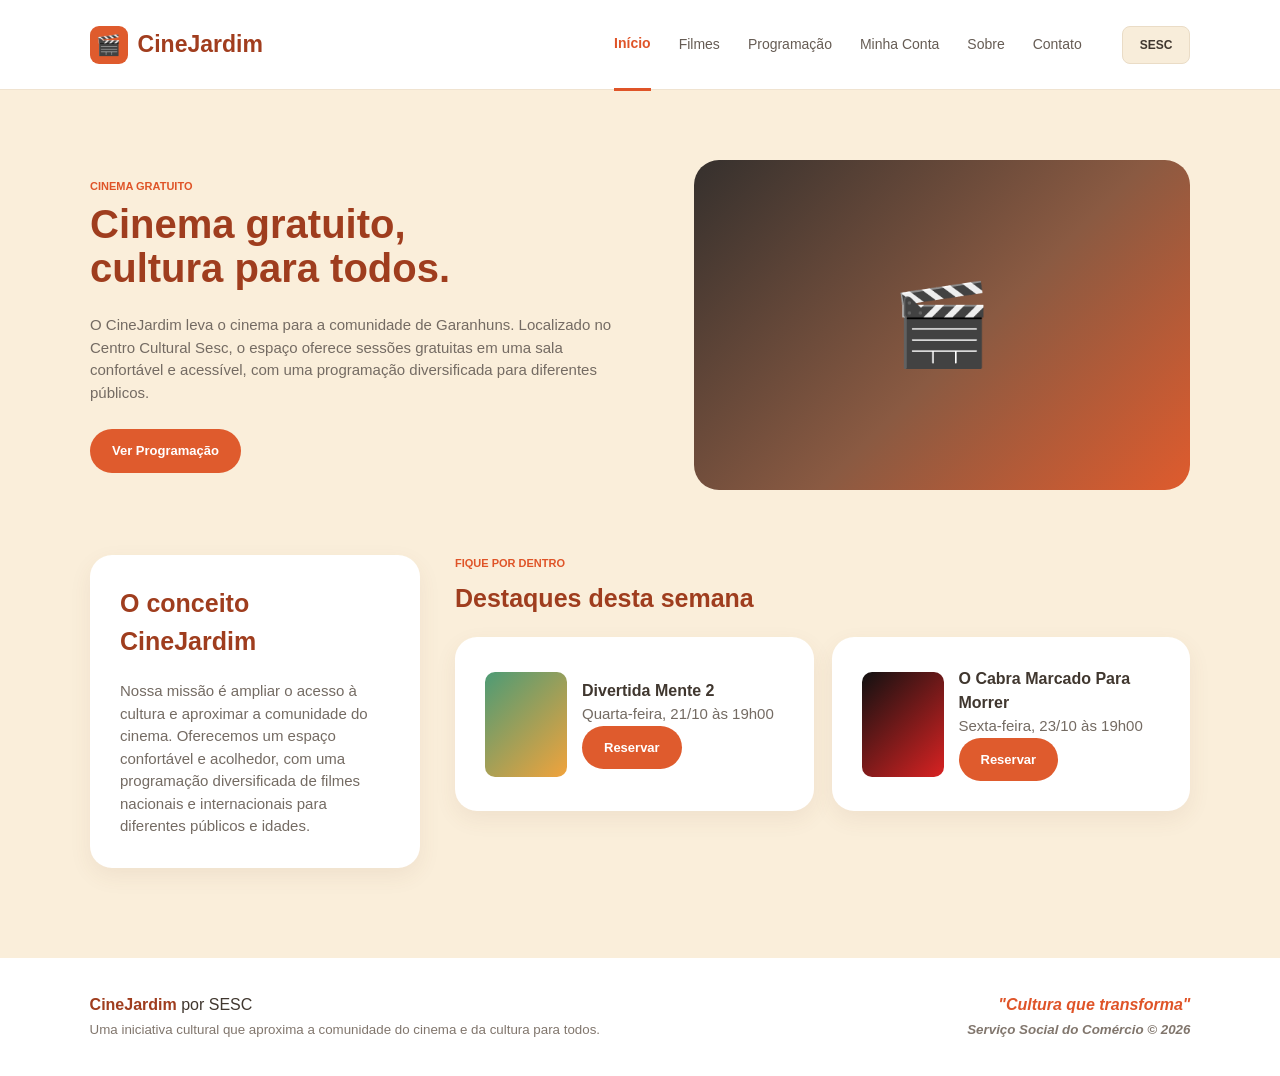
==== index.html @ 91db7c3a "Versão 1" ====
<!DOCTYPE html>
<html lang="pt-BR">

<head>
    <meta charset="UTF-8">
    <meta name="viewport" content="width=device-width, initial-scale=1.0">
    <title>CineJardim - Início</title>
    <link rel="stylesheet" href="style.css">
</head>

<body>
    <header class="cabecalho">
        <div class="logo">
            <span class="icone-logo">🎬</span>CineJardim
        </div>

        <nav class="navegacao">
            <a href="index.html" class="ativo">Início</a>
            <a href="filmes.html">Filmes</a>
            <a href="programacao.html">Programação</a>
            <a href="conta.html">Minha Conta</a>
            <a href="sobre.html">Sobre</a>
            <a href="contato.html">Contato</a>
        </nav>

        <span class="sesc">SESC</span>
    </header>

    <main>
        <section class="pagina">
            <div class="container">

                <div class="principal">
                    <div>
                        <div class="subtitulo">CINEMA GRATUITO</div>

                        <h1>
                            Cinema gratuito,<br>
                            cultura para todos.
                        </h1>

                        <p>
                            O CineJardim leva o cinema para a comunidade de Garanhuns. Localizado no Centro Cultural
                            Sesc, o espaço oferece sessões gratuitas em uma sala confortável e acessível, com uma
                            programação diversificada para diferentes públicos.
                        </p>

                        <a class="botao" href="programacao.html">
                            Ver Programação
                        </a>
                    </div>

                    <div class="imagem-principal">🎬</div>
                </div>

                <div class="cartoes-inicio">

                    <div class="cartao-info">
                        <h2>O conceito CineJardim</h2>

                        <p>
                            Nossa missão é ampliar o acesso à cultura e aproximar a comunidade do cinema. Oferecemos um
                            espaço confortável e acolhedor, com uma programação diversificada de filmes nacionais e
                            internacionais para diferentes públicos e idades.
                        </p>
                    </div>

                    <div>
                        <div class="subtitulo">FIQUE POR DENTRO</div>

                        <h2>Destaques desta semana</h2>

                        <div class="grade-destaques">

                            <div class="cartao-info filme-pequeno">
                                <div class="poster-pequeno"></div>

                                <div>
                                    <strong>Divertida Mente 2</strong>
                                    <p>Quarta-feira, 21/10 às 19h00</p>

                                    <a class="botao" href="reserva.html">
                                        Reservar
                                    </a>
                                </div>
                            </div>

                            <div class="cartao-info filme-pequeno">
                                <div class="poster-pequeno segundo"></div>

                                <div>
                                    <strong>O Cabra Marcado Para Morrer</strong>
                                    <p>Sexta-feira, 23/10 às 19h00</p>

                                    <a class="botao" href="reserva.html">
                                        Reservar
                                    </a>
                                </div>
                            </div>

                        </div>
                    </div>

                </div>
            </div>
        </section>
    </main>

    <footer class="rodape">
        <div>
            <strong>CineJardim</strong> por SESC<br>
            <small>
                Uma iniciativa cultural que aproxima a comunidade do cinema
                e da cultura para todos.
            </small>
        </div>

        <div class="rodape-direita">
            "Cultura que transforma"<br>
            <small>Serviço Social do Comércio © 2026</small>
        </div>
    </footer>
</body>

</html>
---- style.css ----
* {
    box-sizing: border-box;
    margin: 0;
    padding: 0
}

body {
    font-family: Arial, Helvetica, sans-serif;
    background: #faeeda;
    color: #40372f;
    line-height: 1.5
}

a {
    text-decoration: none;
    color: inherit
}

.cabecalho {
    height: 90px;
    background: #fff;
    display: flex;
    align-items: center;
    padding: 0 7%;
    gap: 40px;
    border-bottom: 1px solid #f0e3d0
}

.logo {
    display: flex;
    align-items: center;
    gap: 10px;
    color: #a13d1e;
    font-weight: 800;
    font-size: 23px;
    margin-right: auto
}

.icone-logo {
    width: 38px;
    height: 38px;
    border-radius: 9px;
    background: #df5b2d;
    color: white;
    display: flex;
    align-items: center;
    justify-content: center;
    font-size: 20px
}

.navegacao {
    display: flex;
    gap: 28px;
    align-items: center
}

.navegacao a {
    font-size: 14px;
    color: #665c54;
    padding: 34px 0
}

.navegacao a:hover,
.navegacao a.ativo {
    color: #df5428;
    font-weight: bold;
    border-bottom: 3px solid #df5428
}

.sesc {
    background: #f8edda;
    border: 1px solid #eadcc6;
    border-radius: 8px;
    padding: 9px 17px;
    font-size: 12px;
    font-weight: bold
}

main {
    min-height: calc(100vh - 220px)
}

.container {
    width: 86%;
    max-width: 1100px;
    margin: auto
}

.pagina {
    padding: 70px 0 90px
}

.subtitulo {
    font-size: 11px;
    color: #df5428;
    font-weight: bold;
    text-transform: uppercase;
    margin-bottom: 8px
}

h1 {
    font-size: 40px;
    line-height: 1.1;
    color: #9f3d1e;
    margin-bottom: 24px
}

h2 {
    font-size: 25px;
    color: #9f3d1e;
    margin-bottom: 20px
}

h3 {
    font-size: 19px;
    color: #332d28
}

p {
    color: #746b63;
    font-size: 15px
}

.botao {
    display: inline-block;
    background: #df5b2d;
    color: #fff;
    border: 0;
    border-radius: 24px;
    padding: 12px 22px;
    font-weight: bold;
    font-size: 13px;
    cursor: pointer
}

.botao:hover {
    background: #b94420
}

.botao-contorno {
    background: white;
    color: #df5b2d;
    border: 1px solid #df5b2d
}

.rodape {
    background: #fff;
    padding: 35px 7%;
    display: flex;
    justify-content: space-between;
    gap: 30px;
    align-items: center
}

.rodape strong {
    color: #9f3d1e
}

.rodape small {
    color: #81766d
}

.rodape-direita {
    text-align: right;
    color: #df5428;
    font-weight: bold;
    font-style: italic
}

.principal {
    display: grid;
    grid-template-columns: 1.05fr .95fr;
    gap: 55px;
    align-items: center
}

.imagem-principal {
    height: 330px;
    border-radius: 25px;
    background: linear-gradient(135deg, #35302d, #8a5a42 55%, #df5b2d);
    display: flex;
    align-items: center;
    justify-content: center;
    color: white;
    font-size: 80px
}

.principal p {
    max-width: 560px;
    margin-bottom: 25px
}

.cartoes-inicio {
    display: grid;
    grid-template-columns: 330px 1fr;
    gap: 35px;
    margin-top: 65px
}

.cartao-info,
.cartao-sessao,
.cartao-formulario,
.cartao-conta,
.cartao-contato,
.missao {
    background: #fff;
    border-radius: 22px;
    padding: 30px;
    box-shadow: 0 8px 22px rgba(110, 75, 45, .08)
}

.grade-destaques {
    display: grid;
    grid-template-columns: 1fr 1fr;
    gap: 18px
}

.filme-pequeno {
    display: flex;
    gap: 15px;
    align-items: center
}

.poster-pequeno {
    width: 82px;
    height: 105px;
    border-radius: 10px;
    background: linear-gradient(135deg, #4d9b75, #f1a33c);
    flex-shrink: 0
}

.poster-pequeno.segundo {
    background: linear-gradient(135deg, #111, #d92222)
}

.grade-filmes {
    display: grid;
    grid-template-columns: repeat(3, 1fr);
    gap: 22px
}

.cartao-filme {
    background: #fff;
    border-radius: 18px;
    overflow: hidden;
    box-shadow: 0 7px 18px rgba(110, 75, 45, .08)
}

.poster {
    height: 230px;
    background: linear-gradient(135deg, #1f7b72, #ef9d3e);
    display: flex;
    align-items: center;
    justify-content: center;
    color: white;
    font-size: 34px;
    font-weight: bold;
    text-align: center;
    padding: 20px
}

.poster.cabra {
    background: linear-gradient(135deg, #111, #d82323)
}

.poster.amelie {
    background: linear-gradient(135deg, #225f35, #d92722)
}

.poster.psicose {
    background: linear-gradient(135deg, #222, #aaa)
}

.corpo-filme {
    padding: 18px
}

.informacoes {
    display: flex;
    justify-content: space-between;
    gap: 10px;
    color: #df5428;
    font-size: 11px;
    font-weight: bold;
    margin-bottom: 6px
}

.etiqueta {
    padding: 5px 8px;
    border-radius: 7px;
    font-size: 10px;
    font-weight: bold;
    background: #9fe1cb;
    color: #04342c;
    white-space: nowrap
}

.etiqueta.idade12 {
    background: #f3cf74;
    color: #604500
}

.etiqueta.idade14 {
    background: #f3d3c0;
    color: #71341e
}

.etiqueta.idade16 {
    background: #ed93b1;
    color: #4b1528
}

.duracao {
    font-size: 11px;
    color: #82766e;
    margin: 7px 0 14px
}

.corpo-filme p {
    font-size: 12px;
    margin-bottom: 15px
}

.lista-programacao {
    display: flex;
    flex-direction: column;
    gap: 18px
}

.cartao-sessao {
    display: grid;
    grid-template-columns: 190px 1fr 240px 110px;
    align-items: center;
    gap: 25px;
    padding: 25px
}

.dia {
    font-size: 17px;
    font-weight: bold;
    color: #9f3d1e
}

.data {
    font-size: 12px;
    color: #82766e
}

.ocupacao label {
    font-size: 12px;
    color: #82766e;
    display: flex;
    justify-content: space-between;
    margin-bottom: 7px
}

.progresso {
    height: 7px;
    background: #f4ead7;
    border-radius: 10px;
    overflow: hidden
}

.progresso span {
    display: block;
    height: 100%;
    background: #8fd9c2
}

.progresso.cheio span {
    background: #7b153f
}

.progresso.baixo span {
    background: #df5b2d
}

.layout-reserva {
    display: grid;
    grid-template-columns: 340px 1fr;
    gap: 35px
}

.lista-resumo {
    margin-top: 25px
}

.lista-resumo div {
    display: flex;
    justify-content: space-between;
    padding: 10px 0;
    border-bottom: 1px solid #eee0cf;
    font-size: 13px
}

.grupo-formulario {
    margin-bottom: 18px
}

.grupo-formulario label {
    display: block;
    font-weight: bold;
    font-size: 13px;
    margin-bottom: 7px
}

input,
textarea,
select {
    width: 100%;
    padding: 14px;
    border: 1px solid #eadcca;
    border-radius: 11px;
    background: #fffaf4;
    font: inherit;
    color: #40372f
}

textarea {
    height: 120px;
    resize: none
}

.sucesso {
    margin-top: 20px;
    background: #9fe1cb;
    color: #04342c;
    border: 1px solid #04342c;
    border-radius: 14px;
    padding: 18px;
    font-weight: bold
}

.layout-conta {
    display: grid;
    grid-template-columns: 320px 1fr;
    gap: 40px
}

.avatar {
    width: 72px;
    height: 72px;
    border-radius: 50%;
    background: #df5b2d;
    color: white;
    display: flex;
    align-items: center;
    justify-content: center;
    font-size: 25px;
    font-weight: bold;
    margin: 0 auto 15px
}

.perfil {
    text-align: center
}

.perfil hr {
    border: 0;
    border-top: 1px solid #eadcca;
    margin: 20px 0
}

.linha-perfil {
    display: flex;
    justify-content: space-between;
    font-size: 13px;
    margin: 10px 0
}

.reserva {
    display: grid;
    grid-template-columns: 110px 1fr 170px;
    gap: 20px;
    align-items: center
}

.poster-conta {
    height: 145px;
    border-radius: 10px;
    background: linear-gradient(135deg, #225f35, #d92722);
    display: flex;
    align-items: center;
    justify-content: center;
    color: white;
    font-weight: bold;
    text-align: center
}

.qr {
    width: 105px;
    height: 105px;
    border-radius: 10px;
    background: repeating-conic-gradient(#40372f 0 8deg, #fff 8deg 16deg);
    border: 12px solid #f8edda;
    margin: auto
}

.codigo {
    text-align: center;
    font-size: 12px;
    font-weight: bold;
    margin-top: 8px
}

.sobre-topo {
    display: grid;
    grid-template-columns: 1fr 1fr;
    gap: 60px;
    align-items: center
}

.imagem-sobre {
    height: 300px;
    border-radius: 22px;
    background: linear-gradient(135deg, #312d2a, #936148);
    display: flex;
    align-items: center;
    justify-content: center;
    color: #fff;
    font-size: 75px
}

.missao {
    margin-top: 45px
}

.etapas {
    display: grid;
    grid-template-columns: repeat(3, 1fr);
    gap: 20px;
    margin-top: 25px
}

.etapa {
    background: #fff;
    border-radius: 18px;
    padding: 25px
}

.numero-etapa {
    display: inline-flex;
    width: 34px;
    height: 34px;
    border-radius: 8px;
    background: #f8edda;
    color: #df5b2d;
    align-items: center;
    justify-content: center;
    font-weight: bold;
    margin-bottom: 15px
}

.layout-contato {
    display: grid;
    grid-template-columns: 1.3fr .8fr;
    gap: 35px
}

.informacoes-contato p {
    margin: 8px 0 22px
}

.redes-sociais {
    display: flex;
    gap: 10px;
    margin-top: 25px
}

.rede-social {
    width: 38px;
    height: 38px;
    border-radius: 50%;
    background: #f8edda;
    color: #df5b2d;
    display: flex;
    align-items: center;
    justify-content: center;
    font-weight: bold
}

@media(max-width:850px) {
    .cabecalho {
        height: auto;
        padding: 18px 5%;
        flex-wrap: wrap
    }

    .logo {
        margin-right: 0
    }

    .navegacao {
        order: 3;
        width: 100%;
        justify-content: center;
        gap: 15px;
        flex-wrap: wrap
    }

    .navegacao a {
        padding: 8px 0
    }

    .principal,
    .cartoes-inicio,
    .layout-reserva,
    .layout-conta,
    .sobre-topo,
    .layout-contato {
        grid-template-columns: 1fr
    }

    .grade-filmes {
        grid-template-columns: repeat(2, 1fr)
    }

    .cartao-sessao {
        grid-template-columns: 1fr
    }

    .grade-destaques,
    .etapas {
        grid-template-columns: 1fr
    }

    .reserva {
        grid-template-columns: 90px 1fr
    }

    .caixa-qr {
        grid-column: 1/-1
    }

    .rodape {
        flex-direction: column;
        align-items: flex-start
    }

    .rodape-direita {
        text-align: left
    }
}

@media(max-width:560px) {
    .container {
        width: 90%
    }

    .grade-filmes {
        grid-template-columns: 1fr
    }

    h1 {
        font-size: 32px
    }

    .imagem-principal {
        height: 240px
    }

    .cartao-sessao {
        padding: 20px
    }

    .reserva {
        grid-template-columns: 1fr
    }

    .poster-conta {
        height: 180px
    }
}
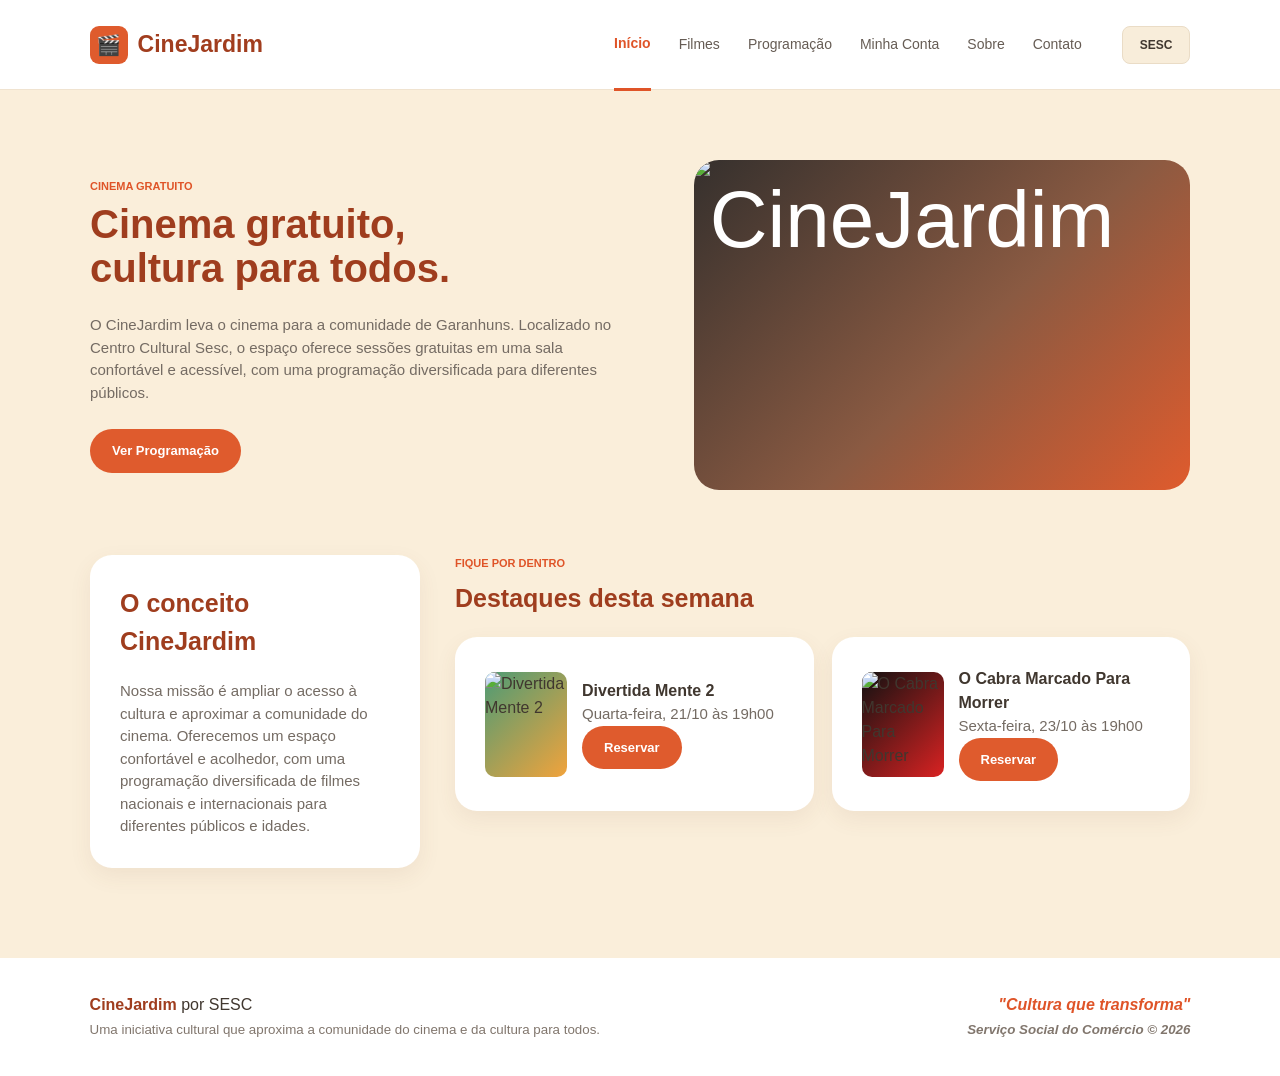
==== commit ca9c8031: "Atualização do CineJardim" ====
--- a/index.html
+++ b/index.html
@@ -9,9 +9,12 @@
 </head>
 
 <body>
+
     <header class="cabecalho">
+
         <div class="logo">
-            <span class="icone-logo">🎬</span>CineJardim
+            <span class="icone-logo">🎬</span>
+            CineJardim
         </div>
 
         <nav class="navegacao">
@@ -24,15 +27,22 @@
         </nav>
 
         <span class="sesc">SESC</span>
+
     </header>
 
     <main>
+
         <section class="pagina">
+
             <div class="container">
 
                 <div class="principal">
+
                     <div>
-                        <div class="subtitulo">CINEMA GRATUITO</div>
+
+                        <div class="subtitulo">
+                            CINEMA GRATUITO
+                        </div>
 
                         <h1>
                             Cinema gratuito,<br>
@@ -40,86 +50,143 @@
                         </h1>
 
                         <p>
-                            O CineJardim leva o cinema para a comunidade de Garanhuns. Localizado no Centro Cultural
-                            Sesc, o espaço oferece sessões gratuitas em uma sala confortável e acessível, com uma
+                            O CineJardim leva o cinema para a comunidade de Garanhuns.
+                            Localizado no Centro Cultural Sesc, o espaço oferece sessões
+                            gratuitas em uma sala confortável e acessível, com uma
                             programação diversificada para diferentes públicos.
                         </p>
 
                         <a class="botao" href="programacao.html">
                             Ver Programação
                         </a>
+
                     </div>
 
-                    <div class="imagem-principal">🎬</div>
+                    <div class="imagem-principal">
+                        <img
+                            src="https://s2-g1.glbimg.com/DShD0FtY6VJ65I4ISJOysaXVNQQ=/1600x0/filters:format(jpeg)/https://i.s3.glbimg.com/v1/AUTH_59edd422c0c84a879bd37670ae4f538a/internal_photos/bs/2023/w/k/2NnybSRXC1cfzCkj4x3A/cinejardim-cpc-sesc-gabi-saegesser.jpeg"
+                            alt="CineJardim">
+                    </div>
+
                 </div>
 
                 <div class="cartoes-inicio">
 
                     <div class="cartao-info">
-                        <h2>O conceito CineJardim</h2>
+
+                        <h2>
+                            O conceito CineJardim
+                        </h2>
 
                         <p>
-                            Nossa missão é ampliar o acesso à cultura e aproximar a comunidade do cinema. Oferecemos um
-                            espaço confortável e acolhedor, com uma programação diversificada de filmes nacionais e
-                            internacionais para diferentes públicos e idades.
+                            Nossa missão é ampliar o acesso à cultura e aproximar a
+                            comunidade do cinema. Oferecemos um espaço confortável e
+                            acolhedor, com uma programação diversificada de filmes
+                            nacionais e internacionais para diferentes públicos e idades.
                         </p>
+
                     </div>
 
                     <div>
-                        <div class="subtitulo">FIQUE POR DENTRO</div>
 
-                        <h2>Destaques desta semana</h2>
+                        <div class="subtitulo">
+                            FIQUE POR DENTRO
+                        </div>
+
+                        <h2>
+                            Destaques desta semana
+                        </h2>
 
                         <div class="grade-destaques">
 
                             <div class="cartao-info filme-pequeno">
-                                <div class="poster-pequeno"></div>
+
+                                <div class="poster-pequeno"> <img src="https://images.justwatch.com/poster/321093139/s718/divertida-mente-2.jpg" alt="Divertida Mente 2"> </div>
 
                                 <div>
-                                    <strong>Divertida Mente 2</strong>
-                                    <p>Quarta-feira, 21/10 às 19h00</p>
+
+                                    <strong>
+                                        Divertida Mente 2
+                                    </strong>
+
+                                    <p>
+                                        Quarta-feira, 21/10 às 19h00
+                                    </p>
 
                                     <a class="botao" href="reserva.html">
                                         Reservar
                                     </a>
+
                                 </div>
+
                             </div>
 
                             <div class="cartao-info filme-pequeno">
-                                <div class="poster-pequeno segundo"></div>
+
+                                <div class="poster-pequeno segundo"><img src="https://br.web.img3.acsta.net/medias/nmedia/18/93/31/43/20248980.jpg" alt="O Cabra Marcado Para Morrer"></div>
 
                                 <div>
-                                    <strong>O Cabra Marcado Para Morrer</strong>
-                                    <p>Sexta-feira, 23/10 às 19h00</p>
+
+                                    <strong>
+                                        O Cabra Marcado Para Morrer
+                                    </strong>
+
+                                    <p>
+                                        Sexta-feira, 23/10 às 19h00
+                                    </p>
 
                                     <a class="botao" href="reserva.html">
                                         Reservar
                                     </a>
+
                                 </div>
+
                             </div>
 
                         </div>
+
                     </div>
 
                 </div>
+
             </div>
+
         </section>
+
     </main>
 
     <footer class="rodape">
+
         <div>
-            <strong>CineJardim</strong> por SESC<br>
+
+            <strong>
+                CineJardim
+            </strong>
+            por SESC
+
+            <br>
+
             <small>
                 Uma iniciativa cultural que aproxima a comunidade do cinema
                 e da cultura para todos.
             </small>
+
         </div>
 
         <div class="rodape-direita">
-            "Cultura que transforma"<br>
-            <small>Serviço Social do Comércio © 2026</small>
+
+            "Cultura que transforma"
+
+            <br>
+
+            <small>
+                Serviço Social do Comércio © 2026
+            </small>
+
         </div>
+
     </footer>
+
 </body>
 
 </html>
--- a/style.css
+++ b/style.css
@@ -1,20 +1,22 @@
 * {
     box-sizing: border-box;
     margin: 0;
-    padding: 0
+    padding: 0;
 }
 
 body {
     font-family: Arial, Helvetica, sans-serif;
     background: #faeeda;
     color: #40372f;
-    line-height: 1.5
+    line-height: 1.5;
 }
 
 a {
     text-decoration: none;
-    color: inherit
-}
+    color: inherit;
+}
+
+/* CABEÇALHO */
 
 .cabecalho {
     height: 90px;
@@ -23,7 +25,7 @@
     align-items: center;
     padding: 0 7%;
     gap: 40px;
-    border-bottom: 1px solid #f0e3d0
+    border-bottom: 1px solid #f0e3d0;
 }
 
 .logo {
@@ -33,7 +35,7 @@
     color: #a13d1e;
     font-weight: 800;
     font-size: 23px;
-    margin-right: auto
+    margin-right: auto;
 }
 
 .icone-logo {
@@ -45,26 +47,26 @@
     display: flex;
     align-items: center;
     justify-content: center;
-    font-size: 20px
+    font-size: 20px;
 }
 
 .navegacao {
     display: flex;
     gap: 28px;
-    align-items: center
+    align-items: center;
 }
 
 .navegacao a {
     font-size: 14px;
     color: #665c54;
-    padding: 34px 0
+    padding: 34px 0;
 }
 
 .navegacao a:hover,
 .navegacao a.ativo {
     color: #df5428;
     font-weight: bold;
-    border-bottom: 3px solid #df5428
+    border-bottom: 3px solid #df5428;
 }
 
 .sesc {
@@ -73,21 +75,23 @@
     border-radius: 8px;
     padding: 9px 17px;
     font-size: 12px;
-    font-weight: bold
-}
+    font-weight: bold;
+}
+
+/* PRINCIPAL */
 
 main {
-    min-height: calc(100vh - 220px)
+    min-height: calc(100vh - 220px);
 }
 
 .container {
     width: 86%;
     max-width: 1100px;
-    margin: auto
+    margin: auto;
 }
 
 .pagina {
-    padding: 70px 0 90px
+    padding: 70px 0 90px;
 }
 
 .subtitulo {
@@ -95,31 +99,33 @@
     color: #df5428;
     font-weight: bold;
     text-transform: uppercase;
-    margin-bottom: 8px
+    margin-bottom: 8px;
 }
 
 h1 {
     font-size: 40px;
     line-height: 1.1;
     color: #9f3d1e;
-    margin-bottom: 24px
+    margin-bottom: 24px;
 }
 
 h2 {
     font-size: 25px;
     color: #9f3d1e;
-    margin-bottom: 20px
+    margin-bottom: 20px;
 }
 
 h3 {
     font-size: 19px;
-    color: #332d28
+    color: #332d28;
 }
 
 p {
     color: #746b63;
-    font-size: 15px
-}
+    font-size: 15px;
+}
+
+/* BOTÕES */
 
 .botao {
     display: inline-block;
@@ -130,18 +136,20 @@
     padding: 12px 22px;
     font-weight: bold;
     font-size: 13px;
-    cursor: pointer
+    cursor: pointer;
 }
 
 .botao:hover {
-    background: #b94420
+    background: #b94420;
 }
 
 .botao-contorno {
     background: white;
     color: #df5b2d;
-    border: 1px solid #df5b2d
-}
+    border: 1px solid #df5b2d;
+}
+
+/* RODAPÉ */
 
 .rodape {
     background: #fff;
@@ -149,29 +157,31 @@
     display: flex;
     justify-content: space-between;
     gap: 30px;
-    align-items: center
+    align-items: center;
 }
 
 .rodape strong {
-    color: #9f3d1e
+    color: #9f3d1e;
 }
 
 .rodape small {
-    color: #81766d
+    color: #81766d;
 }
 
 .rodape-direita {
     text-align: right;
     color: #df5428;
     font-weight: bold;
-    font-style: italic
-}
+    font-style: italic;
+}
+
+/* PÁGINA INICIAL */
 
 .principal {
     display: grid;
     grid-template-columns: 1.05fr .95fr;
     gap: 55px;
-    align-items: center
+    align-items: center;
 }
 
 .imagem-principal {
@@ -182,19 +192,30 @@
     align-items: center;
     justify-content: center;
     color: white;
-    font-size: 80px
+    font-size: 80px;
+    overflow: hidden;
+}
+
+/* CORREÇÃO DA IMAGEM */
+
+.imagem-principal img {
+    width: 100%;
+    height: 100%;
+    object-fit: cover;
+    border-radius: 25px;
+    display: block;
 }
 
 .principal p {
     max-width: 560px;
-    margin-bottom: 25px
+    margin-bottom: 25px;
 }
 
 .cartoes-inicio {
     display: grid;
     grid-template-columns: 330px 1fr;
     gap: 35px;
-    margin-top: 65px
+    margin-top: 65px;
 }
 
 .cartao-info,
@@ -206,19 +227,19 @@
     background: #fff;
     border-radius: 22px;
     padding: 30px;
-    box-shadow: 0 8px 22px rgba(110, 75, 45, .08)
+    box-shadow: 0 8px 22px rgba(110, 75, 45, .08);
 }
 
 .grade-destaques {
     display: grid;
     grid-template-columns: 1fr 1fr;
-    gap: 18px
+    gap: 18px;
 }
 
 .filme-pequeno {
     display: flex;
     gap: 15px;
-    align-items: center
+    align-items: center;
 }
 
 .poster-pequeno {
@@ -226,53 +247,46 @@
     height: 105px;
     border-radius: 10px;
     background: linear-gradient(135deg, #4d9b75, #f1a33c);
-    flex-shrink: 0
+    flex-shrink: 0;
+    overflow: hidden; 
+}
+
+.poster-pequeno img {
+    width: 100%;
+    height: 100%;
+    object-fit: cover; /* Ajusta a imagem sem distorcer as proporções */
+    display: block;
 }
 
 .poster-pequeno.segundo {
-    background: linear-gradient(135deg, #111, #d92222)
-}
+    background: linear-gradient(135deg, #111, #d92222);
+}
+
+/* FILMES */
 
 .grade-filmes {
     display: grid;
     grid-template-columns: repeat(3, 1fr);
-    gap: 22px
+    gap: 22px;
 }
 
 .cartao-filme {
     background: #fff;
     border-radius: 18px;
     overflow: hidden;
-    box-shadow: 0 7px 18px rgba(110, 75, 45, .08)
-}
-
-.poster {
-    height: 230px;
-    background: linear-gradient(135deg, #1f7b72, #ef9d3e);
-    display: flex;
-    align-items: center;
-    justify-content: center;
-    color: white;
-    font-size: 34px;
-    font-weight: bold;
-    text-align: center;
-    padding: 20px
-}
-
-.poster.cabra {
-    background: linear-gradient(135deg, #111, #d82323)
-}
-
-.poster.amelie {
-    background: linear-gradient(135deg, #225f35, #d92722)
-}
-
-.poster.psicose {
-    background: linear-gradient(135deg, #222, #aaa)
-}
-
+    box-shadow: 0 7px 18px rgba(110, 75, 45, .08);
+}
+
+
+
+.poster img {
+    width: 100%;
+    height: 100%;
+    object-fit: cover;
+    display: block;
+}
 .corpo-filme {
-    padding: 18px
+    padding: 18px;
 }
 
 .informacoes {
@@ -282,7 +296,7 @@
     color: #df5428;
     font-size: 11px;
     font-weight: bold;
-    margin-bottom: 6px
+    margin-bottom: 6px;
 }
 
 .etiqueta {
@@ -292,39 +306,41 @@
     font-weight: bold;
     background: #9fe1cb;
     color: #04342c;
-    white-space: nowrap
+    white-space: nowrap;
 }
 
 .etiqueta.idade12 {
     background: #f3cf74;
-    color: #604500
+    color: #604500;
 }
 
 .etiqueta.idade14 {
     background: #f3d3c0;
-    color: #71341e
+    color: #71341e;
 }
 
 .etiqueta.idade16 {
     background: #ed93b1;
-    color: #4b1528
+    color: #4b1528;
 }
 
 .duracao {
     font-size: 11px;
     color: #82766e;
-    margin: 7px 0 14px
+    margin: 7px 0 14px;
 }
 
 .corpo-filme p {
     font-size: 12px;
-    margin-bottom: 15px
-}
+    margin-bottom: 15px;
+}
+
+/* PROGRAMAÇÃO */
 
 .lista-programacao {
     display: flex;
     flex-direction: column;
-    gap: 18px
+    gap: 18px;
 }
 
 .cartao-sessao {
@@ -332,18 +348,18 @@
     grid-template-columns: 190px 1fr 240px 110px;
     align-items: center;
     gap: 25px;
-    padding: 25px
+    padding: 25px;
 }
 
 .dia {
     font-size: 17px;
     font-weight: bold;
-    color: #9f3d1e
+    color: #9f3d1e;
 }
 
 .data {
     font-size: 12px;
-    color: #82766e
+    color: #82766e;
 }
 
 .ocupacao label {
@@ -351,38 +367,40 @@
     color: #82766e;
     display: flex;
     justify-content: space-between;
-    margin-bottom: 7px
+    margin-bottom: 7px;
 }
 
 .progresso {
     height: 7px;
     background: #f4ead7;
     border-radius: 10px;
-    overflow: hidden
+    overflow: hidden;
 }
 
 .progresso span {
     display: block;
     height: 100%;
-    background: #8fd9c2
+    background: #8fd9c2;
 }
 
 .progresso.cheio span {
-    background: #7b153f
+    background: #7b153f;
 }
 
 .progresso.baixo span {
-    background: #df5b2d
-}
+    background: #df5b2d;
+}
+
+/* RESERVA */
 
 .layout-reserva {
     display: grid;
     grid-template-columns: 340px 1fr;
-    gap: 35px
+    gap: 35px;
 }
 
 .lista-resumo {
-    margin-top: 25px
+    margin-top: 25px;
 }
 
 .lista-resumo div {
@@ -390,18 +408,18 @@
     justify-content: space-between;
     padding: 10px 0;
     border-bottom: 1px solid #eee0cf;
-    font-size: 13px
+    font-size: 13px;
 }
 
 .grupo-formulario {
-    margin-bottom: 18px
+    margin-bottom: 18px;
 }
 
 .grupo-formulario label {
     display: block;
     font-weight: bold;
     font-size: 13px;
-    margin-bottom: 7px
+    margin-bottom: 7px;
 }
 
 input,
@@ -413,12 +431,12 @@
     border-radius: 11px;
     background: #fffaf4;
     font: inherit;
-    color: #40372f
+    color: #40372f;
 }
 
 textarea {
     height: 120px;
-    resize: none
+    resize: none;
 }
 
 .sucesso {
@@ -428,13 +446,15 @@
     border: 1px solid #04342c;
     border-radius: 14px;
     padding: 18px;
-    font-weight: bold
-}
+    font-weight: bold;
+}
+
+/* CONTA */
 
 .layout-conta {
     display: grid;
     grid-template-columns: 320px 1fr;
-    gap: 40px
+    gap: 40px;
 }
 
 .avatar {
@@ -448,94 +468,86 @@
     justify-content: center;
     font-size: 25px;
     font-weight: bold;
-    margin: 0 auto 15px
+    margin: 0 auto 15px;
 }
 
 .perfil {
-    text-align: center
+    text-align: center;
 }
 
 .perfil hr {
     border: 0;
     border-top: 1px solid #eadcca;
-    margin: 20px 0
+    margin: 20px 0;
 }
 
 .linha-perfil {
     display: flex;
     justify-content: space-between;
     font-size: 13px;
-    margin: 10px 0
+    margin: 10px 0;
 }
 
 .reserva {
     display: grid;
     grid-template-columns: 110px 1fr 170px;
     gap: 20px;
-    align-items: center
-}
-
-.poster-conta {
-    height: 145px;
-    border-radius: 10px;
-    background: linear-gradient(135deg, #225f35, #d92722);
-    display: flex;
-    align-items: center;
-    justify-content: center;
-    color: white;
-    font-weight: bold;
-    text-align: center
-}
-
-.qr {
-    width: 105px;
-    height: 105px;
-    border-radius: 10px;
-    background: repeating-conic-gradient(#40372f 0 8deg, #fff 8deg 16deg);
-    border: 12px solid #f8edda;
-    margin: auto
+    align-items: center;
+}
+
+.poster-conta img {
+    width: 100%;
+    height: 100%;
+    object-fit: cover;
+    display: block;
+}
+
+.qr img {
+  width: 100%;
+    height: 100%;
+    object-fit: cover;
+    display: block;
 }
 
 .codigo {
     text-align: center;
     font-size: 12px;
     font-weight: bold;
-    margin-top: 8px
-}
+    margin-top: 8px;
+}
+
+/* SOBRE */
 
 .sobre-topo {
     display: grid;
     grid-template-columns: 1fr 1fr;
     gap: 60px;
-    align-items: center
-}
-
-.imagem-sobre {
-    height: 300px;
-    border-radius: 22px;
-    background: linear-gradient(135deg, #312d2a, #936148);
-    display: flex;
-    align-items: center;
-    justify-content: center;
-    color: #fff;
-    font-size: 75px
+    align-items: center;
+}
+
+.imagem-sobre img {
+  width: 100%;
+    height: 100%;
+    object-fit: cover;
+    border-radius: 25px;
+    display: block;
 }
 
 .missao {
-    margin-top: 45px
+    margin-top: 45px;
 }
 
 .etapas {
     display: grid;
     grid-template-columns: repeat(3, 1fr);
     gap: 20px;
-    margin-top: 25px
+    margin-top: 25px;
 }
 
 .etapa {
     background: #fff;
     border-radius: 18px;
-    padding: 25px
+    padding: 25px;
 }
 
 .numero-etapa {
@@ -548,23 +560,25 @@
     align-items: center;
     justify-content: center;
     font-weight: bold;
-    margin-bottom: 15px
-}
+    margin-bottom: 15px;
+}
+
+/* CONTATO */
 
 .layout-contato {
     display: grid;
     grid-template-columns: 1.3fr .8fr;
-    gap: 35px
+    gap: 35px;
 }
 
 .informacoes-contato p {
-    margin: 8px 0 22px
+    margin: 8px 0 22px;
 }
 
 .redes-sociais {
     display: flex;
     gap: 10px;
-    margin-top: 25px
+    margin-top: 25px;
 }
 
 .rede-social {
@@ -576,98 +590,6 @@
     display: flex;
     align-items: center;
     justify-content: center;
-    font-weight: bold
-}
-
-@media(max-width:850px) {
-    .cabecalho {
-        height: auto;
-        padding: 18px 5%;
-        flex-wrap: wrap
-    }
-
-    .logo {
-        margin-right: 0
-    }
-
-    .navegacao {
-        order: 3;
-        width: 100%;
-        justify-content: center;
-        gap: 15px;
-        flex-wrap: wrap
-    }
-
-    .navegacao a {
-        padding: 8px 0
-    }
-
-    .principal,
-    .cartoes-inicio,
-    .layout-reserva,
-    .layout-conta,
-    .sobre-topo,
-    .layout-contato {
-        grid-template-columns: 1fr
-    }
-
-    .grade-filmes {
-        grid-template-columns: repeat(2, 1fr)
-    }
-
-    .cartao-sessao {
-        grid-template-columns: 1fr
-    }
-
-    .grade-destaques,
-    .etapas {
-        grid-template-columns: 1fr
-    }
-
-    .reserva {
-        grid-template-columns: 90px 1fr
-    }
-
-    .caixa-qr {
-        grid-column: 1/-1
-    }
-
-    .rodape {
-        flex-direction: column;
-        align-items: flex-start
-    }
-
-    .rodape-direita {
-        text-align: left
-    }
-}
-
-@media(max-width:560px) {
-    .container {
-        width: 90%
-    }
-
-    .grade-filmes {
-        grid-template-columns: 1fr
-    }
-
-    h1 {
-        font-size: 32px
-    }
-
-    .imagem-principal {
-        height: 240px
-    }
-
-    .cartao-sessao {
-        padding: 20px
-    }
-
-    .reserva {
-        grid-template-columns: 1fr
-    }
-
-    .poster-conta {
-        height: 180px
-    }
-}+    font-weight: bold;
+}
+
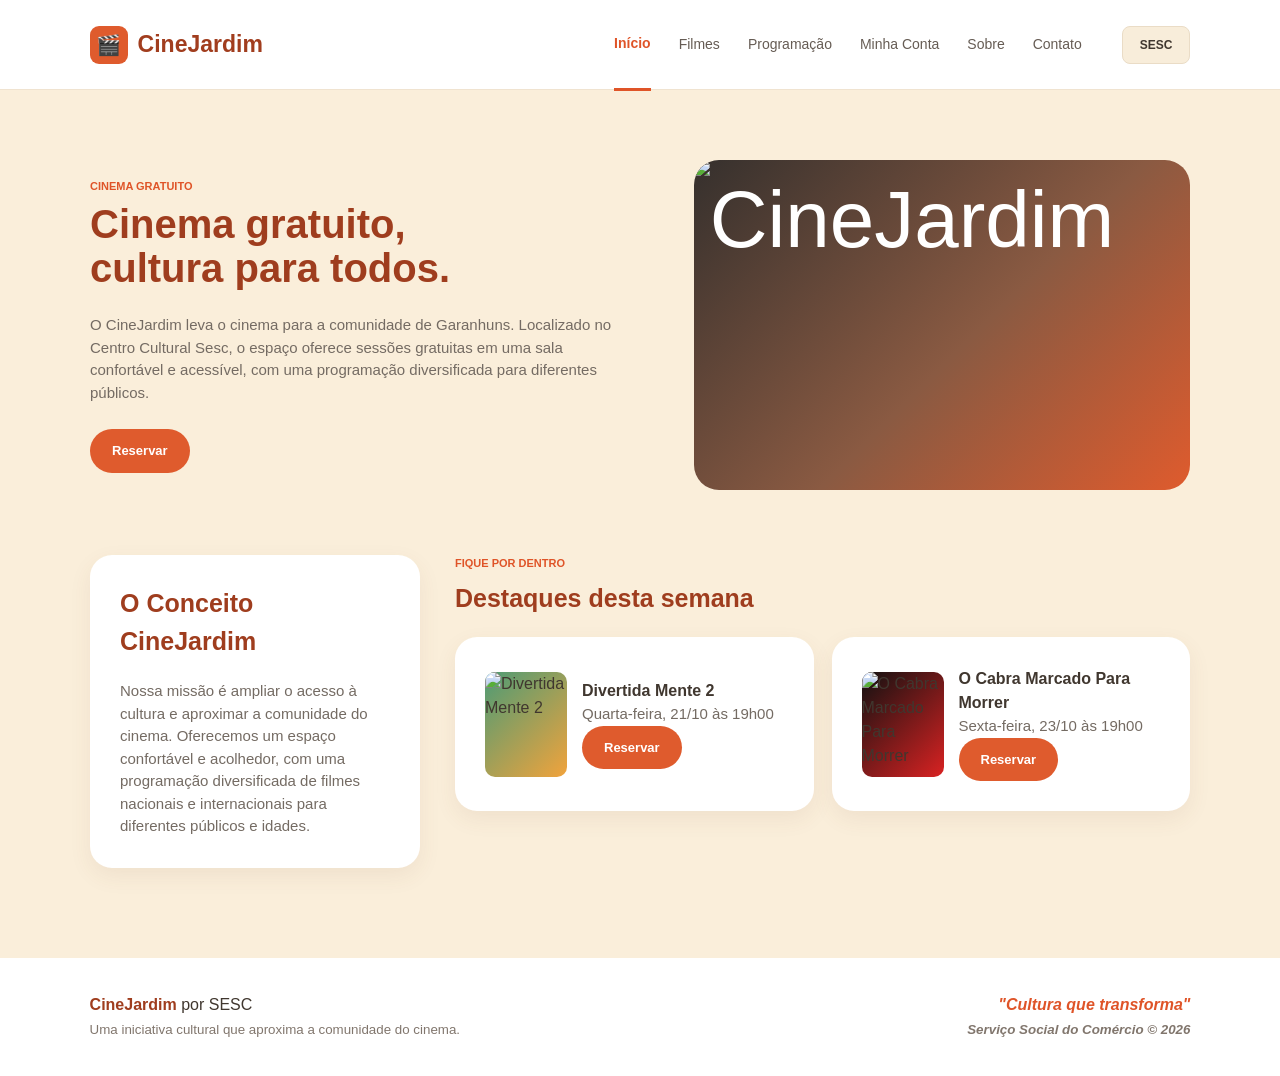
==== commit e5ee2245: "Ajuste" ====
--- a/index.html
+++ b/index.html
@@ -56,10 +56,9 @@
                             programação diversificada para diferentes públicos.
                         </p>
 
-                        <a class="botao" href="programacao.html">
-                            Ver Programação
-                        </a>
-
+<a class="botao" href="reserva.html?filme=Divertida%20Mente%202">
+    Reservar
+</a>
                     </div>
 
                     <div class="imagem-principal">
@@ -75,7 +74,7 @@
                     <div class="cartao-info">
 
                         <h2>
-                            O conceito CineJardim
+                            O Conceito CineJardim
                         </h2>
 
                         <p>
@@ -113,10 +112,9 @@
                                         Quarta-feira, 21/10 às 19h00
                                     </p>
 
-                                    <a class="botao" href="reserva.html">
-                                        Reservar
-                                    </a>
-
+<a class="botao" href="reserva.html?filme=Divertida%20Mente%202">
+    Reservar
+</a>
                                 </div>
 
                             </div>
@@ -167,8 +165,7 @@
             <br>
 
             <small>
-                Uma iniciativa cultural que aproxima a comunidade do cinema
-                e da cultura para todos.
+                Uma iniciativa cultural que aproxima a comunidade do cinema.
             </small>
 
         </div>
--- a/style.css
+++ b/style.css
@@ -521,9 +521,11 @@
 .sobre-topo {
     display: grid;
     grid-template-columns: 1fr 1fr;
-    gap: 60px;
-    align-items: center;
-}
+  gap: 60px;
+    align-items: center;
+}
+
+
 
 .imagem-sobre img {
   width: 100%;
